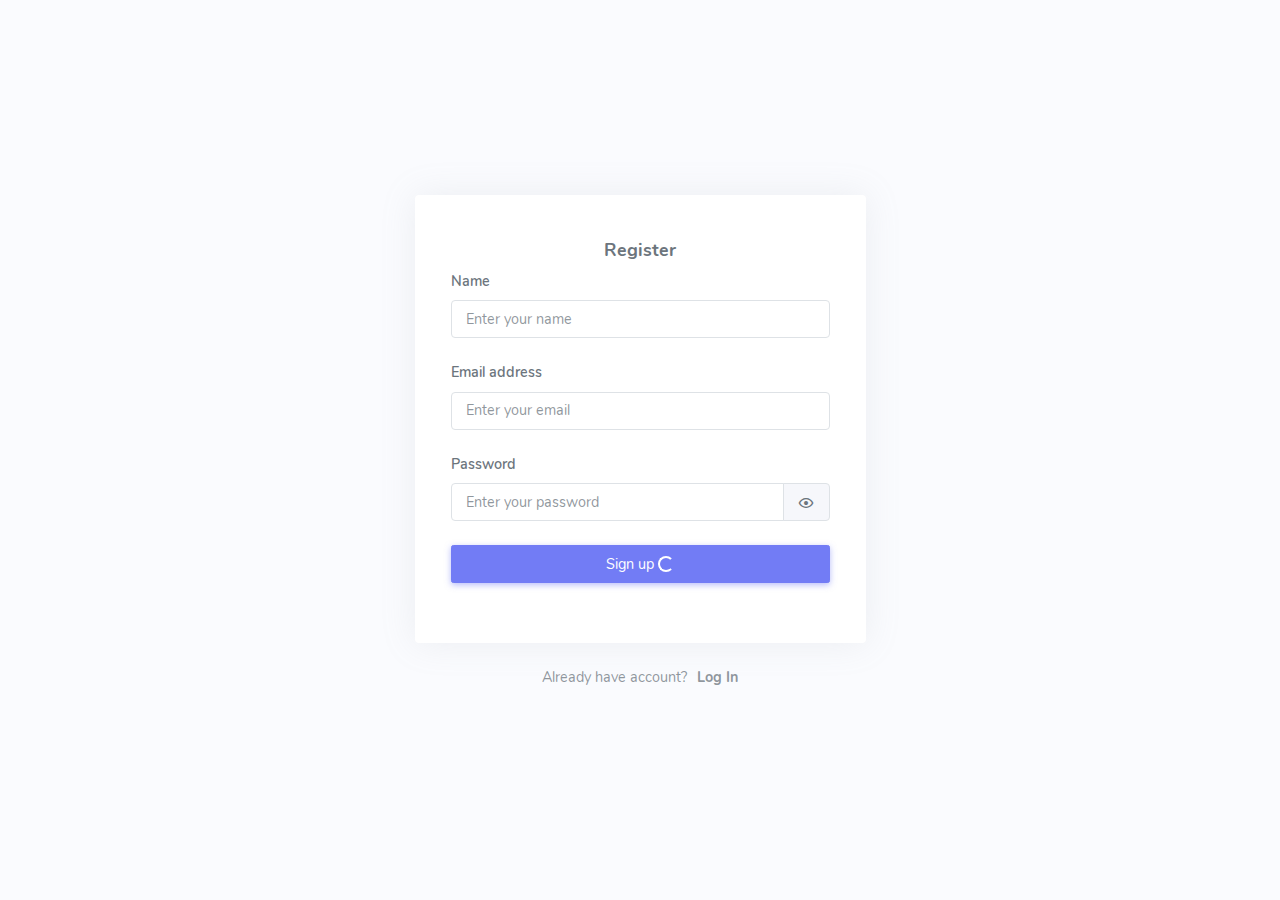
==== register.html @ 923b842b "initial commit" ====
<!DOCTYPE html>
<html lang="en">


<!-- Mirrored from coderthemes.com/hyper/saas/pages-login.html by HTTrack Website Copier/3.x [XR&CO'2014], Mon, 22 Jan 2024 04:34:26 GMT -->
<head>
   <meta charset="utf-8" />
   <title>Register | To-do App</title>
   <meta name="viewport" content="width=device-width, initial-scale=1.0">
   <meta content="A fully featured admin theme which can be used to build CRM, CMS, etc." name="description" />
   <meta content="Coderthemes" name="author" />

   <!-- Theme Config Js -->
   <script src="assets/js/hyper-config.js"></script>

   <!-- App css -->
   <link href="assets/css/app-saas.min.css" rel="stylesheet" type="text/css" id="app-style" />

   <!-- Icons css -->
   <link href="assets/css/icons.min.css" rel="stylesheet" type="text/css" />
</head>

<body class="authentication-bg position-relative">
   <div class="account-pages pt-2 pt-sm-5 pb-4 pb-sm-5 position-relative">
      <div class="container">
         <div class="row justify-content-center">
               <div class="col-xxl-4 col-lg-5">
                  <div class="card">

                     <div class="card-body p-4">
                           
                           <div class="text-center w-75 m-auto">
                              <h4 class="text-dark-50 text-center pb-0 fw-bold">Register</h4>
                           </div>

                           <form action="#">
                              <div class="mb-3">
                                 <label for="name" class="form-label">Name</label>
                                 <input class="form-control" type="text" id="name" required="" placeholder="Enter your name">
                                 <p class="error-message text-danger" id="name-error"></p>
                              </div>

                              <div class="mb-3">
                                 <label for="emailaddress" class="form-label">Email address</label>
                                 <input class="form-control" type="email" id="email" required="" placeholder="Enter your email">
                                 <p class="error-message text-danger" id="email-error"></p>
                              </div>

                              <div class="mb-3">
                                 <label for="password" class="form-label">Password</label>
                                 <div class="input-group input-group-merge">
                                       <input type="password" id="password" class="form-control" placeholder="Enter your password">
                                       <div class="input-group-text" data-password="false">
                                          <span class="password-eye"></span>
                                       </div>
                                 </div>
                                 <p class="error-message text-danger" id="password-error"></p>
                              </div>

                              <div class="mb-3 mb-0 text-center d-grid">
                                 <button id="signup" type="button" class="btn btn-primary" >
                                    <span id="title">Sign up</span>
                                    <span id="spinner" class="spinner-border spinner-border-sm" role="status" aria-hidden="true"></span><span class="visually-hidden">Loading...</span>
                                 </button>
                              </div>
                           </form>
                     </div> <!-- end card-body -->
                  </div>
                  <!-- end card -->

                  <div class="row mt-3">
                     <div class="col-12 text-center">
                           <p class="text-muted">Already have account? <a href="index.html" class="text-muted ms-1"><b>Log In</b></a></p>
                     </div> <!-- end col -->
                  </div>
                  <!-- end row -->

               </div> <!-- end col -->
         </div>
         <!-- end row -->
      </div>
      <!-- end container -->
   </div>
   <!-- end page -->

   <!-- Vendor js -->
   <script src="assets/js/vendor.min.js"></script>
   
   <!-- App js -->
   <script src="assets/js/general.js"></script>
   <script src="assets/js/pages/demo.register.js"></script>
   <script src="assets/js/app.min.js"></script>

</body>

</html>
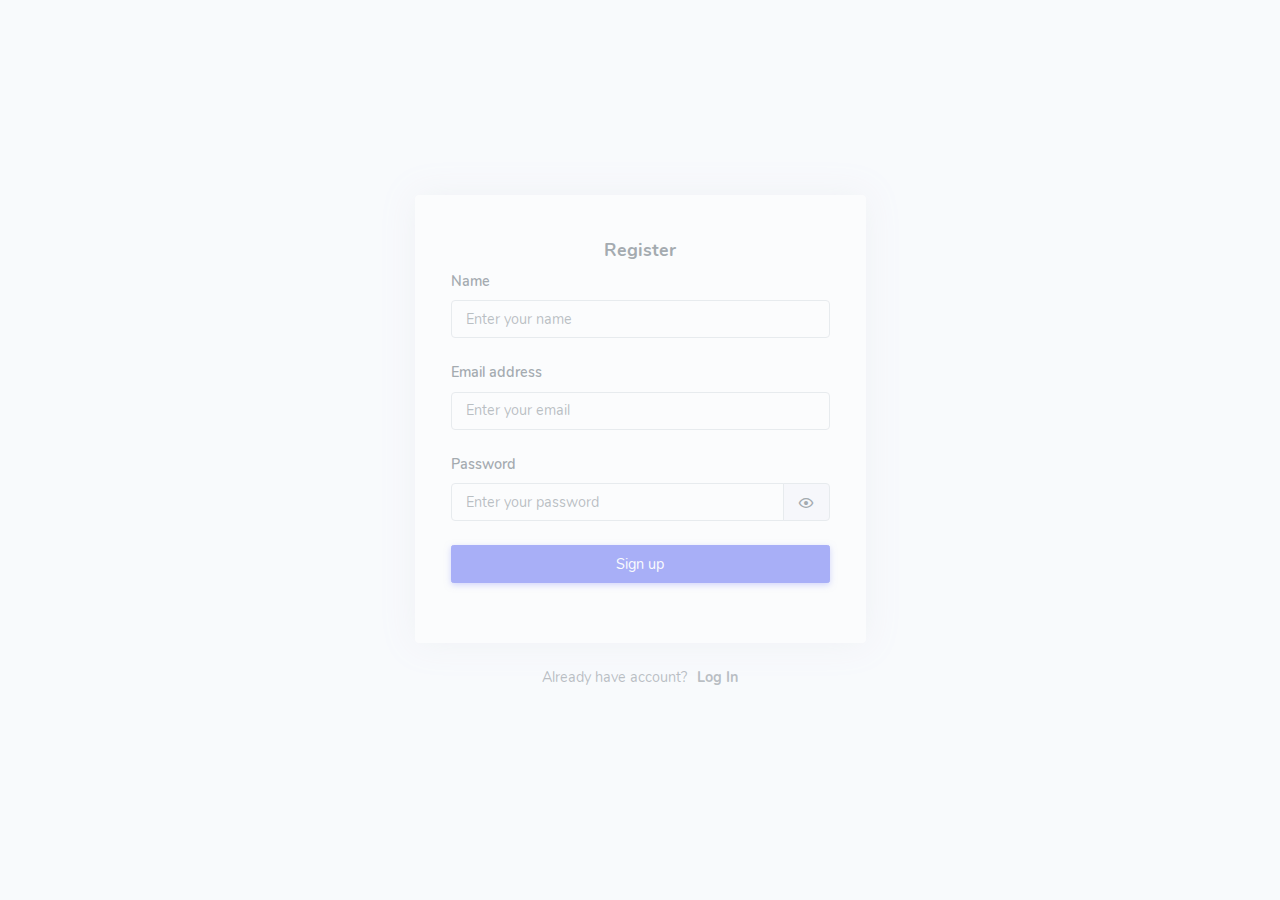
==== commit da456ef5: "Added module task trash" ====
--- a/register.html
+++ b/register.html
@@ -6,7 +6,7 @@
 <!-- Mirrored from coderthemes.com/hyper/saas/pages-login.html by HTTrack Website Copier/3.x [XR&CO'2014], Mon, 22 Jan 2024 04:34:26 GMT -->
 <head>
    <meta charset="utf-8" />
-   <title>Register | To-do App</title>
+   <title>Register | Task App</title>
    <meta name="viewport" content="width=device-width, initial-scale=1.0">
    <meta content="A fully featured admin theme which can be used to build CRM, CMS, etc." name="description" />
    <meta content="Coderthemes" name="author" />
@@ -22,6 +22,14 @@
 </head>
 
 <body class="authentication-bg position-relative">
+   <!-- Pre-loader -->
+	<div id="preloader">
+		<div id="status">
+			 <div class="bouncing-loader"><div ></div><div ></div><div ></div></div>
+		</div>
+	</div>
+	<!-- End Preloader-->
+   
    <div class="account-pages pt-2 pt-sm-5 pb-4 pb-sm-5 position-relative">
       <div class="container">
          <div class="row justify-content-center">
